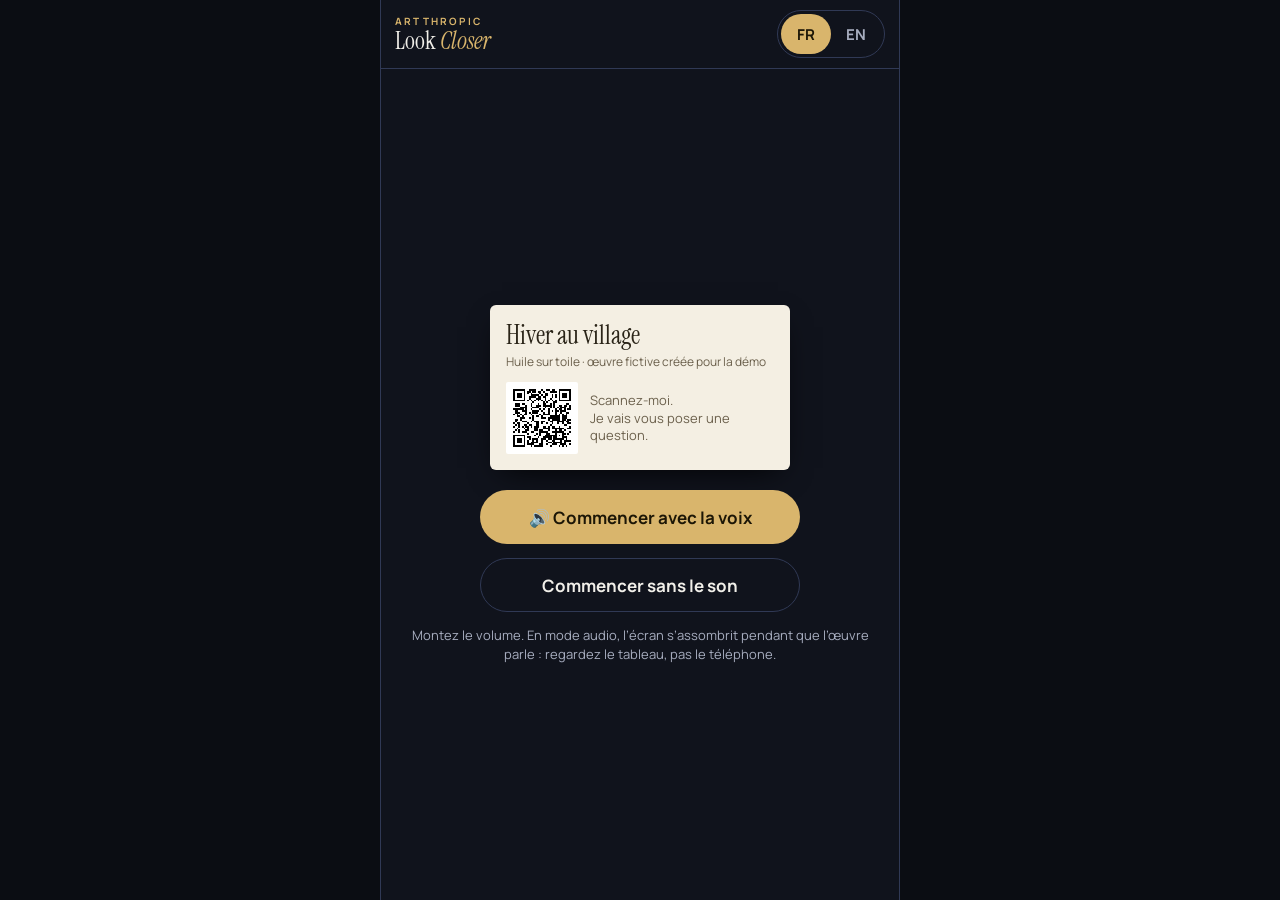
==== index.html @ 2658e636 "Look Closer : site mobile, page présentateur et QR code Co-Authored-By: Claude Opus 5.5 <noreply@ant" ====
<!doctype html>
<html lang="fr">
<head>
<meta charset="utf-8">
<meta name="viewport" content="width=device-width, initial-scale=1, viewport-fit=cover">
<meta name="theme-color" content="#10131c">
<meta name="description" content="Look Closer — l'œuvre qui te regarde aussi. Prototype de l'équipe Artthropic.">
<title>Look Closer</title>
<link rel="icon" href="data:image/svg+xml,%3Csvg xmlns='http://www.w3.org/2000/svg' viewBox='0 0 32 32'%3E%3Crect width='32' height='32' rx='7' fill='%2314171f'/%3E%3Ccircle cx='16' cy='16' r='8' fill='none' stroke='%23d9b56c' stroke-width='3'/%3E%3Ccircle cx='16' cy='16' r='3' fill='%23d9b56c'/%3E%3C/svg%3E">
<!-- Polices chargées sans bloquer l'affichage : avec une connexion lente, la page s'affiche tout de suite avec les polices du téléphone. -->
<link rel="preconnect" href="https://fonts.googleapis.com">
<link rel="preconnect" href="https://fonts.gstatic.com" crossorigin>
<link rel="stylesheet" href="https://fonts.googleapis.com/css2?family=Instrument+Serif&family=Manrope:wght@400;600;700&display=swap" media="print" onload="this.media='all'">
<link rel="stylesheet" href="style.css">
<style>
  html, body { height: 100%; overscroll-behavior: none; }
  body { background: #0b0d13; }
  #app { height: 100vh; height: 100dvh; max-width: 520px; margin: 0 auto; }
  @media (min-width: 560px) { #app { border-left: 1px solid #303955; border-right: 1px solid #303955; } }
</style>
</head>
<body class="visitor" data-mode="visitor">
<div id="app"><noscript><p style="padding:24px">Activez JavaScript pour vivre l'expérience Look Closer.</p></noscript></div>
<script src="app.js" defer></script>
</body>
</html>
---- style.css ----
/* Look Closer — styles partagés (visiteur + présentateur).
   Thème sombre unique, voulu : une salle de musée en lumière tamisée. */
:root {
  --wall: #14171f; --wall-2: #1c2130; --panel: #20263a; --line: #303955;
  --ink: #f1efe9; --dim: #a7adbf; --gold: #d9b56c; --gold-ink: #1c1606;
  --good: #7fd6a6; --bubble: #262d44; --bubble-me: #d9b56c; --screen: #10131c;
  --serif: "Instrument Serif", "Bodoni 72", Didot, Georgia, serif;
  --sans: "Manrope", -apple-system, BlinkMacSystemFont, "Segoe UI", Roboto, Arial, sans-serif;
  color-scheme: dark;
}
*, *::before, *::after { box-sizing: border-box; }
html, body { margin: 0; }
html { background: var(--wall); -webkit-text-size-adjust: 100%; text-size-adjust: 100%; }
body { background: var(--wall); color: var(--ink); font-family: var(--sans); }
button { font: inherit; color: inherit; cursor: pointer; -webkit-tap-highlight-color: transparent; touch-action: manipulation; }
[hidden] { display: none !important; }
img { max-width: 100%; }

/* ---------- App shell ---------- */
.lc { position: relative; display: flex; flex-direction: column; height: 100%; min-height: 0; background: var(--screen); overflow: hidden; }
.lc-top { flex: none; display: flex; align-items: center; justify-content: space-between; gap: 10px;
  padding: max(10px, env(safe-area-inset-top, 0px)) max(14px, env(safe-area-inset-right, 0px)) 10px max(14px, env(safe-area-inset-left, 0px));
  border-bottom: 1px solid var(--line); }
.lc-brand { font-family: var(--serif); font-size: 24px; line-height: 1; }
.lc-brand em { color: var(--gold); }
.lc-brand small { display: block; font-family: var(--sans); font-size: 10px; letter-spacing: .22em; text-transform: uppercase; color: var(--gold); font-weight: 700; margin-bottom: 3px; }
.statusbar { flex: none; display: flex; justify-content: space-between; align-items: center; padding: 14px 24px 8px; font-size: 12px; font-weight: 700; color: var(--dim); }

.lang { display: inline-flex; border: 1px solid var(--line); border-radius: 999px; padding: 3px; flex: none; }
.lang button { background: none; border: 0; border-radius: 999px; min-width: 50px; min-height: 40px; font-weight: 700; font-size: 15px; color: var(--dim); }
.lang button[aria-pressed="true"] { background: var(--gold); color: var(--gold-ink); }
.lang button:focus-visible { outline: 2px solid var(--ink); outline-offset: 1px; }

.view { flex: 1; display: flex; flex-direction: column; min-height: 0; }

/* ---------- Accueil ---------- */
.welcome { justify-content: center; align-items: center; gap: 14px; padding: 22px 20px calc(22px + env(safe-area-inset-bottom, 0px)); text-align: center; overflow-y: auto; }
.cartel { background: #f4efe3; color: #2a2418; border-radius: 6px; padding: 16px; width: 100%; max-width: 300px; text-align: left; box-shadow: 0 10px 30px -12px #000; margin-bottom: 6px; }
.cartel b { font-family: var(--serif); font-size: 26px; font-weight: 400; display: block; line-height: 1.1; }
.cartel small { color: #6b604c; font-size: 12px; line-height: 1.4; display: block; margin-top: 4px; }
.cartel .row { display: flex; gap: 12px; align-items: center; margin-top: 12px; }
.cartel .qr { width: 72px; height: 72px; flex: none; image-rendering: pixelated; border-radius: 2px; }
.cartel .row span { font-size: 13px; color: #6b604c; line-height: 1.35; }
.btn { display: inline-flex; align-items: center; justify-content: center; gap: 8px; width: 100%; max-width: 320px; min-height: 54px;
  background: var(--gold); color: var(--gold-ink); border: 0; border-radius: 999px; padding: 12px 22px; font-weight: 700; font-size: 17px; }
.btn:focus-visible { outline: 3px solid #fff; outline-offset: 2px; }
.btn:active { transform: scale(.98); }
.btn.ghost { background: transparent; color: var(--ink); border: 1px solid var(--line); }
.hint { color: var(--dim); font-size: 13px; margin: 0; line-height: 1.45; }

/* ---------- Dialogue ---------- */
.talk { position: relative; }
.art { position: relative; flex: none; background: #000; }
.art canvas { display: block; width: 100%; height: auto; cursor: crosshair; touch-action: manipulation; -webkit-user-select: none; user-select: none; -webkit-touch-callout: none; }
.art .tag, .art .timer { position: absolute; background: rgba(10,12,18,.78); border-radius: 999px; padding: 5px 11px; font-size: 12px; color: var(--ink); pointer-events: none; }
.art .tag { left: 10px; bottom: 10px; transition: opacity .3s; }
.art .tag.go { background: var(--gold); color: var(--gold-ink); font-weight: 700; }
.art .timer { right: 10px; top: 10px; font-weight: 700; font-variant-numeric: tabular-nums; }
.chat { flex: 1; min-height: 0; overflow-y: auto; -webkit-overflow-scrolling: touch; overscroll-behavior: contain; padding: 14px 14px 8px; display: flex; flex-direction: column; gap: 10px; }
.msg { max-width: 88%; padding: 11px 14px; border-radius: 18px; font-size: 16px; line-height: 1.45; animation: pop .25s ease both; }
.msg.art-says { background: var(--bubble); border-bottom-left-radius: 4px; align-self: flex-start; }
.msg.art-says .who { display: block; font-size: 10px; letter-spacing: .14em; text-transform: uppercase; color: var(--gold); font-weight: 700; margin-bottom: 3px; }
.msg.me { background: var(--bubble-me); color: var(--gold-ink); border-bottom-right-radius: 4px; align-self: flex-end; font-weight: 600; }
.msg.found { box-shadow: 0 0 0 2px var(--good); }
@keyframes pop { from { opacity: 0; transform: translateY(6px); } to { opacity: 1; transform: none; } }
.actions { flex: none; display: flex; flex-wrap: wrap; gap: 10px; padding: 6px 14px 12px; }
.actions:empty { display: none; }
.chip { flex: 1 1 auto; min-height: 50px; min-width: 64px; background: transparent; border: 1.5px solid var(--gold); color: var(--ink); border-radius: 999px; padding: 10px 18px; font-weight: 700; font-size: 16px; }
.chip:active { background: rgba(217,181,108,.18); }
.chip:focus-visible { outline: 2px solid #fff; outline-offset: 2px; }
.audio-bar { flex: none; display: flex; align-items: center; justify-content: space-between; gap: 8px; padding: 6px 14px calc(6px + env(safe-area-inset-bottom, 0px)); border-top: 1px solid var(--line); font-size: 12px; color: var(--dim); }
.toggle { display: inline-flex; align-items: center; gap: 10px; min-height: 44px; background: none; border: 0; color: var(--ink); font-weight: 700; font-size: 14px; padding: 0; }
.toggle .sw { width: 40px; height: 24px; border-radius: 24px; background: var(--line); position: relative; transition: background .2s; flex: none; }
.toggle .sw::after { content: ""; position: absolute; top: 3px; left: 3px; width: 18px; height: 18px; border-radius: 50%; background: #fff; transition: transform .2s; }
.toggle[aria-pressed="true"] .sw { background: var(--gold); }
.toggle[aria-pressed="true"] .sw::after { transform: translateX(16px); }
.toggle:focus-visible { outline: 2px solid #fff; outline-offset: 2px; border-radius: 6px; }

.dim-overlay { position: absolute; inset: 0; background: rgba(0,0,0,.9); display: flex; flex-direction: column; align-items: center; justify-content: center; gap: 14px; text-align: center; padding: 30px; z-index: 4; animation: fade .3s ease both; }
.dim-overlay strong { font-family: var(--serif); font-weight: 400; font-size: 28px; }
.dim-overlay p { color: var(--dim); font-size: 14px; margin: 0; max-width: 260px; line-height: 1.45; }
.dim-overlay .btn { max-width: 240px; min-height: 48px; font-size: 15px; }
@keyframes fade { from { opacity: 0; } to { opacity: 1; } }
.wave { display: flex; gap: 5px; height: 32px; align-items: center; }
.wave i { width: 5px; background: var(--gold); border-radius: 3px; animation: wv 1s ease-in-out infinite; }
.wave i:nth-child(2) { animation-delay: .15s } .wave i:nth-child(3) { animation-delay: .3s } .wave i:nth-child(4) { animation-delay: .45s } .wave i:nth-child(5) { animation-delay: .6s }
@keyframes wv { 0%,100% { height: 6px } 50% { height: 30px } }

/* ---------- Fin ---------- */
.end { padding: 22px 18px calc(22px + env(safe-area-inset-bottom, 0px)); gap: 16px; overflow-y: auto; }
.big { font-family: var(--serif); font-size: 64px; line-height: 1; color: var(--gold); font-variant-numeric: tabular-nums; }
.ratio { color: var(--ink); font-size: 15px; margin: 6px 0 0; }
.compare { display: grid; gap: 10px; }
.bar { display: grid; grid-template-columns: 96px 1fr; align-items: center; gap: 10px; font-size: 13px; color: var(--dim); }
.bar .track { height: 12px; border-radius: 6px; background: var(--line); overflow: hidden; }
.bar .fill { display: block; height: 100%; width: 0; border-radius: 6px; background: var(--dim); transition: width 1s ease; }
.bar.you .fill { background: var(--gold); }
.bar.you { color: var(--ink); font-weight: 700; }
.found-list { display: grid; gap: 8px; }
.found-item { display: flex; gap: 10px; align-items: center; background: var(--bubble); border-radius: 12px; padding: 12px; font-size: 15px; }
.found-item i { font-style: normal; width: 24px; height: 24px; border-radius: 50%; background: var(--good); color: #0d2a1b; display: grid; place-items: center; font-weight: 800; font-size: 13px; flex: none; }
.night { border: 1px dashed var(--gold); border-radius: 14px; padding: 14px; font-size: 15px; color: var(--dim); line-height: 1.45; }
.night b { color: var(--gold); display: block; margin-bottom: 4px; }
.end .btn { max-width: none; flex: none; }
.privacy { font-size: 12px; color: var(--dim); text-align: center; margin: 0; }

/* Téléphone à l'horizontale : tableau à gauche, dialogue à droite */
@media (orientation: landscape) and (max-height: 520px) {
  .visitor .talk { display: grid; grid-template-columns: 55% 1fr; grid-template-rows: 1fr auto auto; }
  .visitor .talk .art { grid-row: 1 / 4; align-self: center; }
  .visitor .talk .chat { grid-column: 2; }
}

@media (prefers-reduced-motion: reduce) { *, *::before, *::after { animation: none !important; transition: none !important; } }
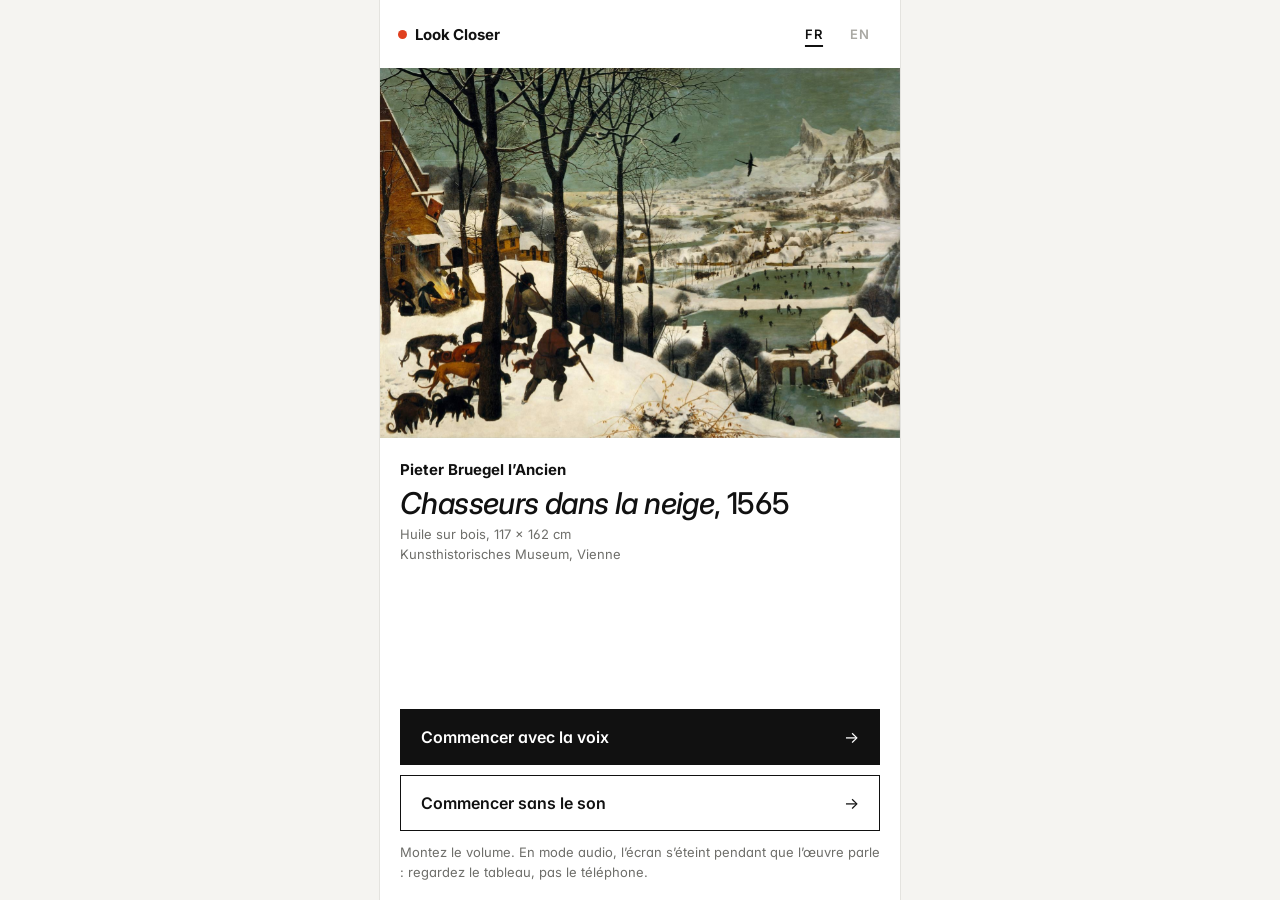
==== commit e069c878: "Nouvelle DA minimaliste et vraie peinture (Bruegel, Chasseurs dans la neige) Co-Authored-By: Claude " ====
--- a/index.html
+++ b/index.html
@@ -3,20 +3,21 @@
 <head>
 <meta charset="utf-8">
 <meta name="viewport" content="width=device-width, initial-scale=1, viewport-fit=cover">
-<meta name="theme-color" content="#10131c">
+<meta name="theme-color" content="#ffffff">
 <meta name="description" content="Look Closer — l'œuvre qui te regarde aussi. Prototype de l'équipe Artthropic.">
 <title>Look Closer</title>
-<link rel="icon" href="data:image/svg+xml,%3Csvg xmlns='http://www.w3.org/2000/svg' viewBox='0 0 32 32'%3E%3Crect width='32' height='32' rx='7' fill='%2314171f'/%3E%3Ccircle cx='16' cy='16' r='8' fill='none' stroke='%23d9b56c' stroke-width='3'/%3E%3Ccircle cx='16' cy='16' r='3' fill='%23d9b56c'/%3E%3C/svg%3E">
-<!-- Polices chargées sans bloquer l'affichage : avec une connexion lente, la page s'affiche tout de suite avec les polices du téléphone. -->
+<link rel="icon" href="data:image/svg+xml,%3Csvg xmlns='http://www.w3.org/2000/svg' viewBox='0 0 32 32'%3E%3Crect width='32' height='32' fill='%23fff'/%3E%3Ccircle cx='16' cy='16' r='7' fill='%23e0401f'/%3E%3C/svg%3E">
+<!-- Polices chargées sans bloquer l'affichage ; l'image du tableau est préchargée. -->
+<link rel="preload" as="image" href="img/bruegel-1600.jpg">
 <link rel="preconnect" href="https://fonts.googleapis.com">
 <link rel="preconnect" href="https://fonts.gstatic.com" crossorigin>
-<link rel="stylesheet" href="https://fonts.googleapis.com/css2?family=Instrument+Serif&family=Manrope:wght@400;600;700&display=swap" media="print" onload="this.media='all'">
+<link rel="stylesheet" href="https://fonts.googleapis.com/css2?family=Inter:ital,wght@0,300;0,400;0,500;0,600;0,700;1,500&display=swap" media="print" onload="this.media='all'">
 <link rel="stylesheet" href="style.css">
 <style>
   html, body { height: 100%; overscroll-behavior: none; }
-  body { background: #0b0d13; }
+  body { background: #fff; }
   #app { height: 100vh; height: 100dvh; max-width: 520px; margin: 0 auto; }
-  @media (min-width: 560px) { #app { border-left: 1px solid #303955; border-right: 1px solid #303955; } }
+  @media (min-width: 560px) { body { background: #f5f4f1; } #app { box-shadow: 0 0 0 1px #e4e3df; } }
 </style>
 </head>
 <body class="visitor" data-mode="visitor">
--- a/style.css
+++ b/style.css
@@ -1,114 +1,123 @@
-/* Look Closer — styles partagés (visiteur + présentateur).
-   Thème sombre unique, voulu : une salle de musée en lumière tamisée. */
+/* Look Closer — DA « white cube » : mur blanc, texte noir, une grotesque,
+   des filets fins, une seule couleur d'accent (vermillon) utilisée avec parcimonie. */
 :root {
-  --wall: #14171f; --wall-2: #1c2130; --panel: #20263a; --line: #303955;
-  --ink: #f1efe9; --dim: #a7adbf; --gold: #d9b56c; --gold-ink: #1c1606;
-  --good: #7fd6a6; --bubble: #262d44; --bubble-me: #d9b56c; --screen: #10131c;
-  --serif: "Instrument Serif", "Bodoni 72", Didot, Georgia, serif;
-  --sans: "Manrope", -apple-system, BlinkMacSystemFont, "Segoe UI", Roboto, Arial, sans-serif;
-  color-scheme: dark;
+  --wall: #ffffff; --paper: #f5f4f1; --ink: #111111; --mute: #6e6e6a; --faint: #a9a8a3; --line: #e4e3df;
+  --accent: #e0401f;
+  --sans: "Inter", "Helvetica Neue", Helvetica, Arial, system-ui, sans-serif;
+  color-scheme: light;
 }
 *, *::before, *::after { box-sizing: border-box; }
 html, body { margin: 0; }
 html { background: var(--wall); -webkit-text-size-adjust: 100%; text-size-adjust: 100%; }
-body { background: var(--wall); color: var(--ink); font-family: var(--sans); }
+body { background: var(--wall); color: var(--ink); font-family: var(--sans); font-feature-settings: "ss01", "cv11"; -webkit-font-smoothing: antialiased; }
 button { font: inherit; color: inherit; cursor: pointer; -webkit-tap-highlight-color: transparent; touch-action: manipulation; }
+:focus-visible { outline: 2px solid var(--accent); outline-offset: 3px; }
 [hidden] { display: none !important; }
-img { max-width: 100%; }
 
-/* ---------- App shell ---------- */
-.lc { position: relative; display: flex; flex-direction: column; height: 100%; min-height: 0; background: var(--screen); overflow: hidden; }
-.lc-top { flex: none; display: flex; align-items: center; justify-content: space-between; gap: 10px;
-  padding: max(10px, env(safe-area-inset-top, 0px)) max(14px, env(safe-area-inset-right, 0px)) 10px max(14px, env(safe-area-inset-left, 0px));
-  border-bottom: 1px solid var(--line); }
-.lc-brand { font-family: var(--serif); font-size: 24px; line-height: 1; }
-.lc-brand em { color: var(--gold); }
-.lc-brand small { display: block; font-family: var(--sans); font-size: 10px; letter-spacing: .22em; text-transform: uppercase; color: var(--gold); font-weight: 700; margin-bottom: 3px; }
-.statusbar { flex: none; display: flex; justify-content: space-between; align-items: center; padding: 14px 24px 8px; font-size: 12px; font-weight: 700; color: var(--dim); }
+.label { font-size: 11px; font-weight: 600; letter-spacing: .14em; text-transform: uppercase; color: var(--mute); }
 
-.lang { display: inline-flex; border: 1px solid var(--line); border-radius: 999px; padding: 3px; flex: none; }
-.lang button { background: none; border: 0; border-radius: 999px; min-width: 50px; min-height: 40px; font-weight: 700; font-size: 15px; color: var(--dim); }
-.lang button[aria-pressed="true"] { background: var(--gold); color: var(--gold-ink); }
-.lang button:focus-visible { outline: 2px solid var(--ink); outline-offset: 1px; }
+/* ---------- Coquille ---------- */
+.lc { position: relative; display: flex; flex-direction: column; height: 100%; min-height: 0; background: var(--wall); overflow: hidden; }
+.lc-top { flex: none; display: flex; align-items: center; justify-content: space-between; gap: 12px;
+  padding: max(12px, env(safe-area-inset-top, 0px)) max(18px, env(safe-area-inset-right, 0px)) 12px max(18px, env(safe-area-inset-left, 0px)); }
+.lc-brand { font-weight: 700; font-size: 15px; letter-spacing: -.01em; display: flex; align-items: center; gap: 8px; }
+.lc-brand .dot { width: 9px; height: 9px; border-radius: 50%; background: var(--accent); }
+.statusbar { flex: none; display: flex; justify-content: space-between; padding: 16px 26px 8px; font-size: 12px; font-weight: 600; }
+
+.lang { display: inline-flex; gap: 2px; flex: none; }
+.lang button { background: none; border: 0; min-width: 44px; min-height: 44px; padding: 0 6px; font-size: 13px; font-weight: 600; letter-spacing: .08em; color: var(--faint); }
+.lang button[aria-pressed="true"] { color: var(--ink); text-decoration: underline; text-underline-offset: 6px; text-decoration-thickness: 2px; }
 
 .view { flex: 1; display: flex; flex-direction: column; min-height: 0; }
 
+/* ---------- Le tableau ---------- */
+.art { position: relative; flex: none; overflow: hidden; background: var(--paper); aspect-ratio: 3840 / 2733; }
+.frame { position: absolute; inset: 0; transform-origin: 0 0; transition: transform 1.1s cubic-bezier(.6,.05,.2,1); background-size: cover; will-change: transform; }
+.frame img { display: block; width: 100%; height: 100%; object-fit: cover; -webkit-user-select: none; user-select: none; -webkit-touch-callout: none; -webkit-user-drag: none; pointer-events: none; opacity: 0; transition: opacity .6s ease; }
+.frame img.on { opacity: 1; }
+.frame.tappable { cursor: crosshair; }
+.ring { position: absolute; border: 2px solid var(--accent); border-radius: 50%; transform: translate(-50%, -50%); pointer-events: none; box-shadow: 0 0 0 9999px rgba(255,255,255,.0); animation: ring 1.6s ease-in-out infinite; }
+@keyframes ring { 0%,100% { opacity: 1; } 50% { opacity: .35; } }
+.ripple { position: absolute; width: 14px; height: 14px; margin: -7px 0 0 -7px; border: 2px solid #fff; border-radius: 50%; pointer-events: none; animation: rip .6s ease-out forwards; box-shadow: 0 0 0 1px rgba(0,0,0,.35); }
+@keyframes rip { to { transform: scale(4); opacity: 0; } }
+.art .timer { position: absolute; right: 10px; top: 10px; background: #fff; color: var(--ink); padding: 4px 9px; font-size: 12px; font-weight: 600; font-variant-numeric: tabular-nums; display: flex; align-items: center; gap: 6px; pointer-events: none; }
+.art .timer::before { content: ""; width: 6px; height: 6px; border-radius: 50%; background: var(--accent); animation: ring 1.6s ease-in-out infinite; }
+.art .tag { position: absolute; left: 10px; bottom: 10px; background: var(--ink); color: #fff; padding: 6px 10px; font-size: 12px; font-weight: 600; pointer-events: none; }
+
 /* ---------- Accueil ---------- */
-.welcome { justify-content: center; align-items: center; gap: 14px; padding: 22px 20px calc(22px + env(safe-area-inset-bottom, 0px)); text-align: center; overflow-y: auto; }
-.cartel { background: #f4efe3; color: #2a2418; border-radius: 6px; padding: 16px; width: 100%; max-width: 300px; text-align: left; box-shadow: 0 10px 30px -12px #000; margin-bottom: 6px; }
-.cartel b { font-family: var(--serif); font-size: 26px; font-weight: 400; display: block; line-height: 1.1; }
-.cartel small { color: #6b604c; font-size: 12px; line-height: 1.4; display: block; margin-top: 4px; }
-.cartel .row { display: flex; gap: 12px; align-items: center; margin-top: 12px; }
-.cartel .qr { width: 72px; height: 72px; flex: none; image-rendering: pixelated; border-radius: 2px; }
-.cartel .row span { font-size: 13px; color: #6b604c; line-height: 1.35; }
-.btn { display: inline-flex; align-items: center; justify-content: center; gap: 8px; width: 100%; max-width: 320px; min-height: 54px;
-  background: var(--gold); color: var(--gold-ink); border: 0; border-radius: 999px; padding: 12px 22px; font-weight: 700; font-size: 17px; }
-.btn:focus-visible { outline: 3px solid #fff; outline-offset: 2px; }
-.btn:active { transform: scale(.98); }
-.btn.ghost { background: transparent; color: var(--ink); border: 1px solid var(--line); }
-.hint { color: var(--dim); font-size: 13px; margin: 0; line-height: 1.45; }
+.welcome { overflow-y: auto; }
+.welcome .art { cursor: default; }
+.cartel { padding: 22px 20px 4px; display: grid; gap: 2px; }
+.cartel .artist { font-weight: 700; font-size: 15px; }
+.cartel .title { font-size: 30px; line-height: 1.08; letter-spacing: -.02em; font-weight: 500; margin: 6px 0 4px; }
+.cartel .title i { font-style: italic; }
+.cartel .meta { font-size: 13px; color: var(--mute); line-height: 1.5; }
+.welcome .cta { display: grid; gap: 10px; padding: 18px 20px calc(18px + env(safe-area-inset-bottom, 0px)); margin-top: auto; }
+.hint { color: var(--mute); font-size: 13px; margin: 2px 0 0; line-height: 1.5; }
+
+.btn { display: flex; align-items: center; justify-content: space-between; gap: 10px; width: 100%; min-height: 56px; padding: 0 20px;
+  background: var(--ink); color: #fff; border: 1px solid var(--ink); border-radius: 0; font-weight: 600; font-size: 16px; text-align: left; }
+.btn::after { content: "→"; font-weight: 400; }
+.btn.ghost { background: transparent; color: var(--ink); }
+.btn:active { transform: translateY(1px); }
 
 /* ---------- Dialogue ---------- */
 .talk { position: relative; }
-.art { position: relative; flex: none; background: #000; }
-.art canvas { display: block; width: 100%; height: auto; cursor: crosshair; touch-action: manipulation; -webkit-user-select: none; user-select: none; -webkit-touch-callout: none; }
-.art .tag, .art .timer { position: absolute; background: rgba(10,12,18,.78); border-radius: 999px; padding: 5px 11px; font-size: 12px; color: var(--ink); pointer-events: none; }
-.art .tag { left: 10px; bottom: 10px; transition: opacity .3s; }
-.art .tag.go { background: var(--gold); color: var(--gold-ink); font-weight: 700; }
-.art .timer { right: 10px; top: 10px; font-weight: 700; font-variant-numeric: tabular-nums; }
-.chat { flex: 1; min-height: 0; overflow-y: auto; -webkit-overflow-scrolling: touch; overscroll-behavior: contain; padding: 14px 14px 8px; display: flex; flex-direction: column; gap: 10px; }
-.msg { max-width: 88%; padding: 11px 14px; border-radius: 18px; font-size: 16px; line-height: 1.45; animation: pop .25s ease both; }
-.msg.art-says { background: var(--bubble); border-bottom-left-radius: 4px; align-self: flex-start; }
-.msg.art-says .who { display: block; font-size: 10px; letter-spacing: .14em; text-transform: uppercase; color: var(--gold); font-weight: 700; margin-bottom: 3px; }
-.msg.me { background: var(--bubble-me); color: var(--gold-ink); border-bottom-right-radius: 4px; align-self: flex-end; font-weight: 600; }
-.msg.found { box-shadow: 0 0 0 2px var(--good); }
-@keyframes pop { from { opacity: 0; transform: translateY(6px); } to { opacity: 1; transform: none; } }
-.actions { flex: none; display: flex; flex-wrap: wrap; gap: 10px; padding: 6px 14px 12px; }
+.chat { flex: 1; min-height: 0; overflow-y: auto; -webkit-overflow-scrolling: touch; overscroll-behavior: contain; padding: 18px 20px 8px; display: flex; flex-direction: column; gap: 16px; }
+.msg { animation: rise .35s ease both; max-width: 34em; }
+.msg.art-says { font-size: 19px; line-height: 1.38; letter-spacing: -.01em; }
+.msg.art-says .who { display: block; margin-bottom: 4px; }
+.msg.me { align-self: flex-end; font-size: 14px; font-weight: 600; color: var(--mute); text-align: right; }
+.msg.me::before { content: "— "; }
+.msg.me.found { color: var(--accent); }
+@keyframes rise { from { opacity: 0; transform: translateY(8px); } to { opacity: 1; transform: none; } }
+.actions { flex: none; display: grid; gap: 8px; padding: 8px 20px 12px; }
 .actions:empty { display: none; }
-.chip { flex: 1 1 auto; min-height: 50px; min-width: 64px; background: transparent; border: 1.5px solid var(--gold); color: var(--ink); border-radius: 999px; padding: 10px 18px; font-weight: 700; font-size: 16px; }
-.chip:active { background: rgba(217,181,108,.18); }
-.chip:focus-visible { outline: 2px solid #fff; outline-offset: 2px; }
-.audio-bar { flex: none; display: flex; align-items: center; justify-content: space-between; gap: 8px; padding: 6px 14px calc(6px + env(safe-area-inset-bottom, 0px)); border-top: 1px solid var(--line); font-size: 12px; color: var(--dim); }
-.toggle { display: inline-flex; align-items: center; gap: 10px; min-height: 44px; background: none; border: 0; color: var(--ink); font-weight: 700; font-size: 14px; padding: 0; }
-.toggle .sw { width: 40px; height: 24px; border-radius: 24px; background: var(--line); position: relative; transition: background .2s; flex: none; }
-.toggle .sw::after { content: ""; position: absolute; top: 3px; left: 3px; width: 18px; height: 18px; border-radius: 50%; background: #fff; transition: transform .2s; }
-.toggle[aria-pressed="true"] .sw { background: var(--gold); }
-.toggle[aria-pressed="true"] .sw::after { transform: translateX(16px); }
-.toggle:focus-visible { outline: 2px solid #fff; outline-offset: 2px; border-radius: 6px; }
+.actions.row { grid-auto-flow: column; grid-auto-columns: 1fr; }
+.chip { min-height: 52px; background: #fff; border: 1px solid var(--ink); border-radius: 0; padding: 10px 16px; font-weight: 600; font-size: 16px; text-align: left; }
+.actions.row .chip { text-align: center; }
+.chip:active { background: var(--ink); color: #fff; }
+.audio-bar { flex: none; display: flex; align-items: center; justify-content: space-between; gap: 8px; padding: 4px 20px calc(4px + env(safe-area-inset-bottom, 0px)); border-top: 1px solid var(--line); }
+.toggle { display: inline-flex; align-items: center; gap: 10px; min-height: 48px; background: none; border: 0; font-weight: 600; font-size: 14px; padding: 0; }
+.toggle .sw { width: 36px; height: 20px; border: 1.5px solid var(--ink); border-radius: 20px; position: relative; flex: none; transition: background .2s; }
+.toggle .sw::after { content: ""; position: absolute; top: 2px; left: 2px; width: 13px; height: 13px; border-radius: 50%; background: var(--ink); transition: transform .2s, background .2s; }
+.toggle[aria-pressed="true"] .sw { background: var(--ink); }
+.toggle[aria-pressed="true"] .sw::after { transform: translateX(16px); background: #fff; }
 
-.dim-overlay { position: absolute; inset: 0; background: rgba(0,0,0,.9); display: flex; flex-direction: column; align-items: center; justify-content: center; gap: 14px; text-align: center; padding: 30px; z-index: 4; animation: fade .3s ease both; }
-.dim-overlay strong { font-family: var(--serif); font-weight: 400; font-size: 28px; }
-.dim-overlay p { color: var(--dim); font-size: 14px; margin: 0; max-width: 260px; line-height: 1.45; }
-.dim-overlay .btn { max-width: 240px; min-height: 48px; font-size: 15px; }
+.dim-overlay { position: absolute; inset: 0; background: #0a0a0a; color: #fff; display: flex; flex-direction: column; justify-content: center; gap: 16px; padding: 32px 28px; z-index: 4; animation: fade .4s ease both; }
+.dim-overlay strong { font-size: 30px; font-weight: 500; letter-spacing: -.02em; line-height: 1.1; }
+.dim-overlay p { color: #9a9a96; font-size: 15px; margin: 0; line-height: 1.5; max-width: 300px; }
+.dim-overlay .btn { background: transparent; border-color: #fff; color: #fff; margin-top: 12px; max-width: 280px; }
 @keyframes fade { from { opacity: 0; } to { opacity: 1; } }
-.wave { display: flex; gap: 5px; height: 32px; align-items: center; }
-.wave i { width: 5px; background: var(--gold); border-radius: 3px; animation: wv 1s ease-in-out infinite; }
+.wave { display: flex; gap: 5px; height: 30px; align-items: center; }
+.wave i { width: 3px; background: #fff; animation: wv 1s ease-in-out infinite; }
 .wave i:nth-child(2) { animation-delay: .15s } .wave i:nth-child(3) { animation-delay: .3s } .wave i:nth-child(4) { animation-delay: .45s } .wave i:nth-child(5) { animation-delay: .6s }
-@keyframes wv { 0%,100% { height: 6px } 50% { height: 30px } }
+@keyframes wv { 0%,100% { height: 5px } 50% { height: 28px } }
 
 /* ---------- Fin ---------- */
-.end { padding: 22px 18px calc(22px + env(safe-area-inset-bottom, 0px)); gap: 16px; overflow-y: auto; }
-.big { font-family: var(--serif); font-size: 64px; line-height: 1; color: var(--gold); font-variant-numeric: tabular-nums; }
-.ratio { color: var(--ink); font-size: 15px; margin: 6px 0 0; }
-.compare { display: grid; gap: 10px; }
-.bar { display: grid; grid-template-columns: 96px 1fr; align-items: center; gap: 10px; font-size: 13px; color: var(--dim); }
-.bar .track { height: 12px; border-radius: 6px; background: var(--line); overflow: hidden; }
-.bar .fill { display: block; height: 100%; width: 0; border-radius: 6px; background: var(--dim); transition: width 1s ease; }
-.bar.you .fill { background: var(--gold); }
-.bar.you { color: var(--ink); font-weight: 700; }
-.found-list { display: grid; gap: 8px; }
-.found-item { display: flex; gap: 10px; align-items: center; background: var(--bubble); border-radius: 12px; padding: 12px; font-size: 15px; }
-.found-item i { font-style: normal; width: 24px; height: 24px; border-radius: 50%; background: var(--good); color: #0d2a1b; display: grid; place-items: center; font-weight: 800; font-size: 13px; flex: none; }
-.night { border: 1px dashed var(--gold); border-radius: 14px; padding: 14px; font-size: 15px; color: var(--dim); line-height: 1.45; }
-.night b { color: var(--gold); display: block; margin-bottom: 4px; }
-.end .btn { max-width: none; flex: none; }
-.privacy { font-size: 12px; color: var(--dim); text-align: center; margin: 0; }
+.end { padding: 26px 20px calc(22px + env(safe-area-inset-bottom, 0px)); gap: 22px; overflow-y: auto; }
+.big { font-size: 96px; line-height: .9; font-weight: 300; letter-spacing: -.05em; font-variant-numeric: tabular-nums; margin-top: 8px; }
+.ratio { font-size: 17px; line-height: 1.4; margin: 10px 0 0; max-width: 22em; }
+.compare { display: grid; gap: 12px; padding-top: 4px; }
+.bar { display: grid; grid-template-columns: 92px 1fr; align-items: center; gap: 12px; font-size: 13px; color: var(--mute); }
+.bar .track { height: 2px; background: var(--line); }
+.bar .fill { display: block; height: 100%; width: 0; background: var(--faint); transition: width 1.2s cubic-bezier(.6,.05,.2,1); }
+.bar.you { color: var(--ink); font-weight: 600; }
+.bar.you .track { height: 6px; }
+.bar.you .fill { background: var(--accent); }
+.found-list { display: grid; border-top: 1px solid var(--line); }
+.found-item { display: flex; gap: 12px; align-items: center; padding: 14px 0; border-bottom: 1px solid var(--line); font-size: 16px; }
+.found-item i { font-style: normal; color: var(--accent); font-weight: 700; }
+.night { background: var(--ink); color: #fff; padding: 20px; font-size: 15px; line-height: 1.5; }
+.night .label { color: var(--accent); display: block; margin-bottom: 8px; }
+.night b { display: block; font-size: 20px; font-weight: 600; letter-spacing: -.01em; margin-bottom: 4px; }
+.night span:last-child { color: #b9b9b4; }
+.end .btn { flex: none; }
+.credit { font-size: 11px; color: var(--faint); line-height: 1.5; margin: 0; }
 
-/* Téléphone à l'horizontale : tableau à gauche, dialogue à droite */
 @media (orientation: landscape) and (max-height: 520px) {
-  .visitor .talk { display: grid; grid-template-columns: 55% 1fr; grid-template-rows: 1fr auto auto; }
+  .visitor .talk { display: grid; grid-template-columns: 58% 1fr; grid-template-rows: 1fr auto auto; }
   .visitor .talk .art { grid-row: 1 / 4; align-self: center; }
   .visitor .talk .chat { grid-column: 2; }
 }
-
 @media (prefers-reduced-motion: reduce) { *, *::before, *::after { animation: none !important; transition: none !important; } }
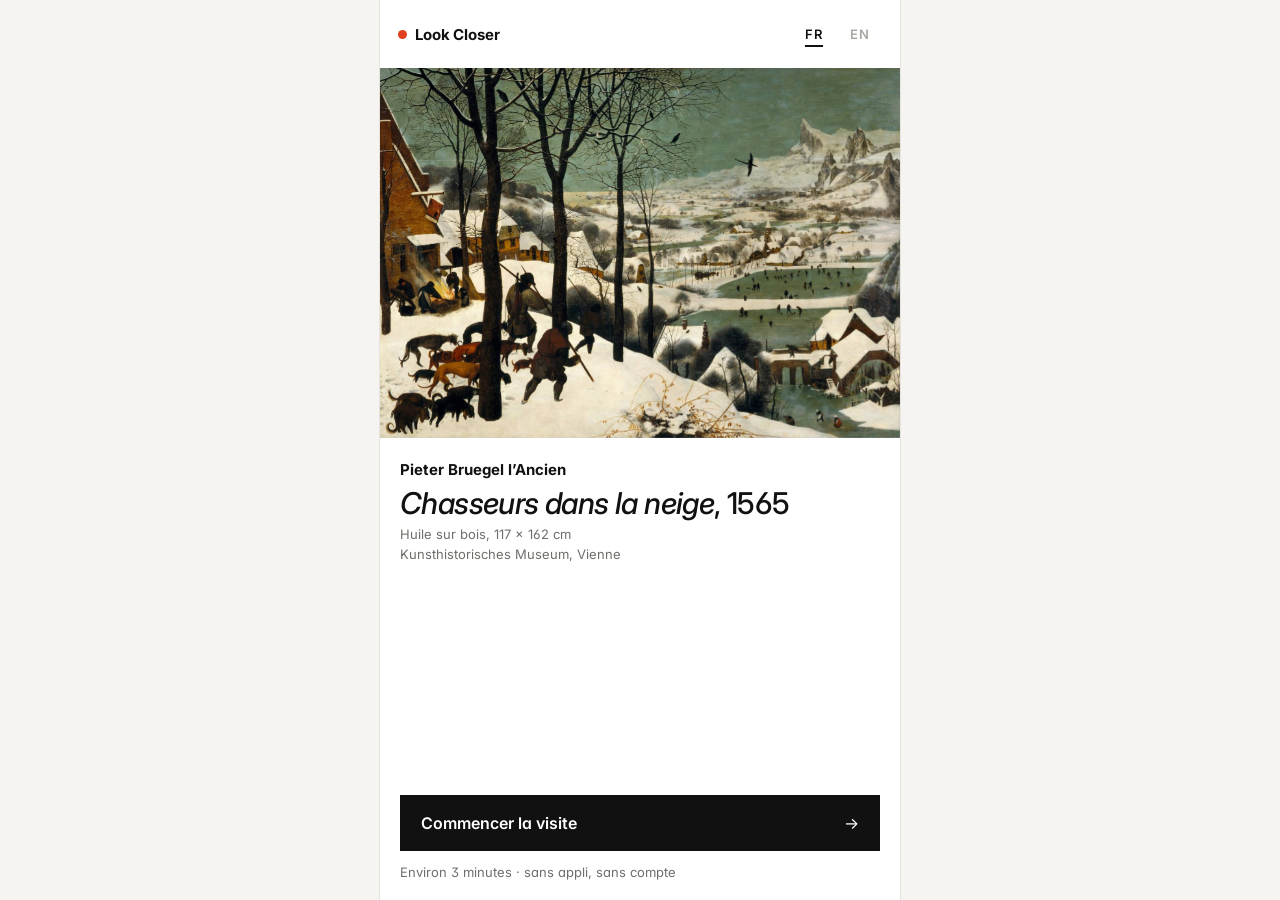
==== commit fa729a27: "Numéro de version sur les fichiers pour éviter le cache Co-Authored-By: Claude Opus 5.5 <noreply@ant" ====
--- a/index.html
+++ b/index.html
@@ -12,7 +12,7 @@
 <link rel="preconnect" href="https://fonts.googleapis.com">
 <link rel="preconnect" href="https://fonts.gstatic.com" crossorigin>
 <link rel="stylesheet" href="https://fonts.googleapis.com/css2?family=Inter:ital,wght@0,300;0,400;0,500;0,600;0,700;1,500&display=swap" media="print" onload="this.media='all'">
-<link rel="stylesheet" href="style.css">
+<link rel="stylesheet" href="style.css?v=3">
 <style>
   html, body { height: 100%; overscroll-behavior: none; }
   body { background: #fff; }
@@ -22,6 +22,6 @@
 </head>
 <body class="visitor" data-mode="visitor">
 <div id="app"><noscript><p style="padding:24px">Activez JavaScript pour vivre l'expérience Look Closer.</p></noscript></div>
-<script src="app.js" defer></script>
+<script src="app.js?v=3" defer></script>
 </body>
 </html>
--- a/style.css
+++ b/style.css
@@ -42,7 +42,10 @@
 @keyframes rip { to { transform: scale(4); opacity: 0; } }
 .art .timer { position: absolute; right: 10px; top: 10px; background: #fff; color: var(--ink); padding: 4px 9px; font-size: 12px; font-weight: 600; font-variant-numeric: tabular-nums; display: flex; align-items: center; gap: 6px; pointer-events: none; }
 .art .timer::before { content: ""; width: 6px; height: 6px; border-radius: 50%; background: var(--accent); animation: ring 1.6s ease-in-out infinite; }
-.art .tag { position: absolute; left: 10px; bottom: 10px; background: var(--ink); color: #fff; padding: 6px 10px; font-size: 12px; font-weight: 600; pointer-events: none; }
+.art .tag { position: absolute; left: 10px; bottom: 10px; background: #fff; color: var(--ink); padding: 5px 10px; font-size: 12px; font-weight: 600; pointer-events: none; }
+.art .tag.go { background: var(--accent); color: #fff; }
+.progress { flex: none; height: 2px; background: var(--line); }
+.progress span { display: block; height: 100%; width: 0; background: var(--ink); transition: width .6s ease; }
 
 /* ---------- Accueil ---------- */
 .welcome { overflow-y: auto; }
@@ -77,22 +80,7 @@
 .chip { min-height: 52px; background: #fff; border: 1px solid var(--ink); border-radius: 0; padding: 10px 16px; font-weight: 600; font-size: 16px; text-align: left; }
 .actions.row .chip { text-align: center; }
 .chip:active { background: var(--ink); color: #fff; }
-.audio-bar { flex: none; display: flex; align-items: center; justify-content: space-between; gap: 8px; padding: 4px 20px calc(4px + env(safe-area-inset-bottom, 0px)); border-top: 1px solid var(--line); }
-.toggle { display: inline-flex; align-items: center; gap: 10px; min-height: 48px; background: none; border: 0; font-weight: 600; font-size: 14px; padding: 0; }
-.toggle .sw { width: 36px; height: 20px; border: 1.5px solid var(--ink); border-radius: 20px; position: relative; flex: none; transition: background .2s; }
-.toggle .sw::after { content: ""; position: absolute; top: 2px; left: 2px; width: 13px; height: 13px; border-radius: 50%; background: var(--ink); transition: transform .2s, background .2s; }
-.toggle[aria-pressed="true"] .sw { background: var(--ink); }
-.toggle[aria-pressed="true"] .sw::after { transform: translateX(16px); background: #fff; }
 
-.dim-overlay { position: absolute; inset: 0; background: #0a0a0a; color: #fff; display: flex; flex-direction: column; justify-content: center; gap: 16px; padding: 32px 28px; z-index: 4; animation: fade .4s ease both; }
-.dim-overlay strong { font-size: 30px; font-weight: 500; letter-spacing: -.02em; line-height: 1.1; }
-.dim-overlay p { color: #9a9a96; font-size: 15px; margin: 0; line-height: 1.5; max-width: 300px; }
-.dim-overlay .btn { background: transparent; border-color: #fff; color: #fff; margin-top: 12px; max-width: 280px; }
-@keyframes fade { from { opacity: 0; } to { opacity: 1; } }
-.wave { display: flex; gap: 5px; height: 30px; align-items: center; }
-.wave i { width: 3px; background: #fff; animation: wv 1s ease-in-out infinite; }
-.wave i:nth-child(2) { animation-delay: .15s } .wave i:nth-child(3) { animation-delay: .3s } .wave i:nth-child(4) { animation-delay: .45s } .wave i:nth-child(5) { animation-delay: .6s }
-@keyframes wv { 0%,100% { height: 5px } 50% { height: 28px } }
 
 /* ---------- Fin ---------- */
 .end { padding: 26px 20px calc(22px + env(safe-area-inset-bottom, 0px)); gap: 22px; overflow-y: auto; }
@@ -116,8 +104,9 @@
 .credit { font-size: 11px; color: var(--faint); line-height: 1.5; margin: 0; }
 
 @media (orientation: landscape) and (max-height: 520px) {
-  .visitor .talk { display: grid; grid-template-columns: 58% 1fr; grid-template-rows: 1fr auto auto; }
-  .visitor .talk .art { grid-row: 1 / 4; align-self: center; }
+  .visitor .talk { display: grid; grid-template-columns: 58% 1fr; grid-template-rows: 1fr auto; }
+  .visitor .talk .art { grid-row: 1 / 3; align-self: center; }
+  .visitor .talk .progress { display: none; }
   .visitor .talk .chat { grid-column: 2; }
 }
 @media (prefers-reduced-motion: reduce) { *, *::before, *::after { animation: none !important; transition: none !important; } }
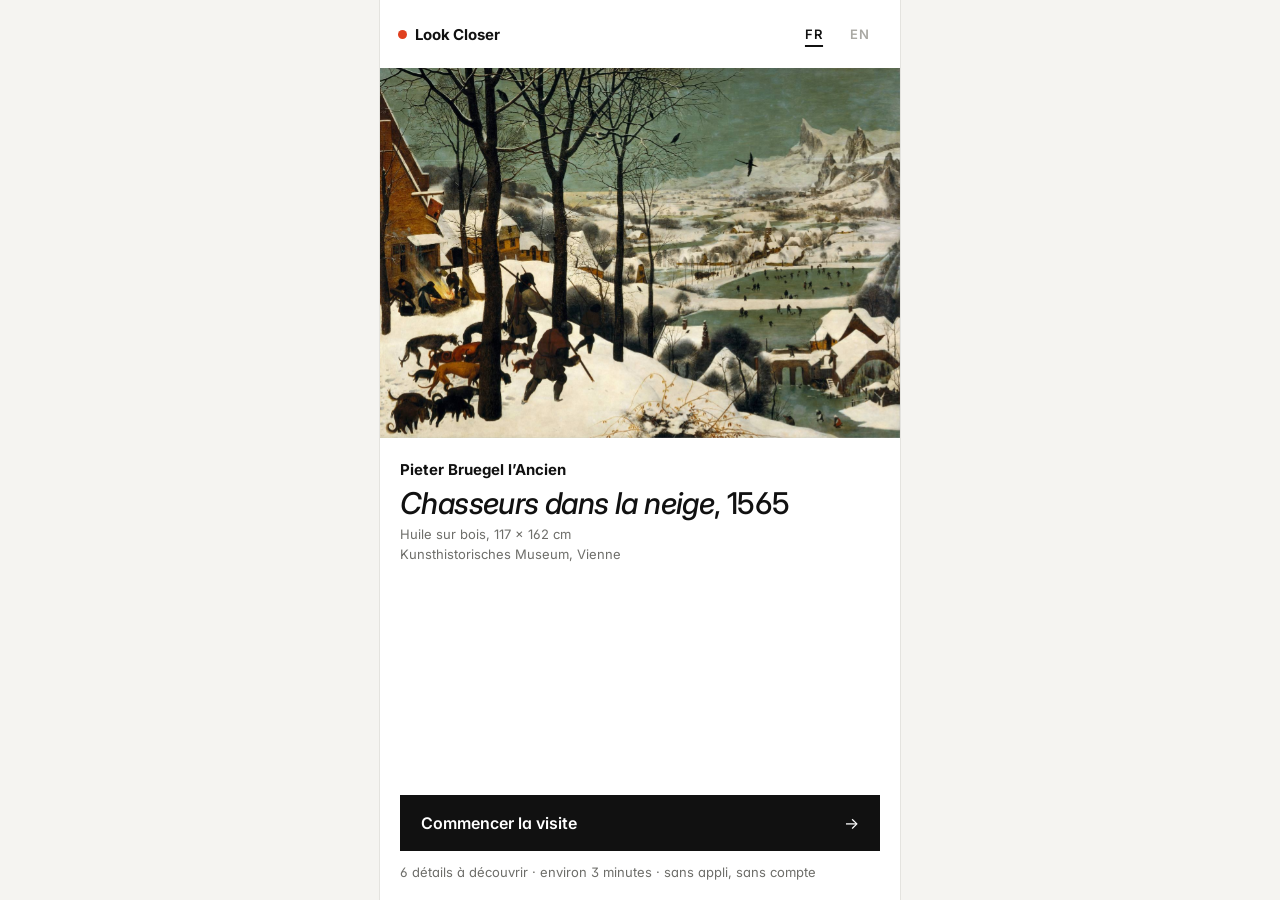
==== commit b1329fda: "Mise en page : une page par chapitre, progression en 6 segments Co-Authored-By: Claude Opus 5.5 <nor" ====
--- a/index.html
+++ b/index.html
@@ -12,7 +12,7 @@
 <link rel="preconnect" href="https://fonts.googleapis.com">
 <link rel="preconnect" href="https://fonts.gstatic.com" crossorigin>
 <link rel="stylesheet" href="https://fonts.googleapis.com/css2?family=Inter:ital,wght@0,300;0,400;0,500;0,600;0,700;1,500&display=swap" media="print" onload="this.media='all'">
-<link rel="stylesheet" href="style.css?v=3">
+<link rel="stylesheet" href="style.css?v=4">
 <style>
   html, body { height: 100%; overscroll-behavior: none; }
   body { background: #fff; }
@@ -22,6 +22,6 @@
 </head>
 <body class="visitor" data-mode="visitor">
 <div id="app"><noscript><p style="padding:24px">Activez JavaScript pour vivre l'expérience Look Closer.</p></noscript></div>
-<script src="app.js?v=3" defer></script>
+<script src="app.js?v=4" defer></script>
 </body>
 </html>
--- a/style.css
+++ b/style.css
@@ -44,8 +44,6 @@
 .art .timer::before { content: ""; width: 6px; height: 6px; border-radius: 50%; background: var(--accent); animation: ring 1.6s ease-in-out infinite; }
 .art .tag { position: absolute; left: 10px; bottom: 10px; background: #fff; color: var(--ink); padding: 5px 10px; font-size: 12px; font-weight: 600; pointer-events: none; }
 .art .tag.go { background: var(--accent); color: #fff; }
-.progress { flex: none; height: 2px; background: var(--line); }
-.progress span { display: block; height: 100%; width: 0; background: var(--ink); transition: width .6s ease; }
 
 /* ---------- Accueil ---------- */
 .welcome { overflow-y: auto; }
@@ -64,22 +62,32 @@
 .btn.ghost { background: transparent; color: var(--ink); }
 .btn:active { transform: translateY(1px); }
 
-/* ---------- Dialogue ---------- */
+/* ---------- Visite : une page par chapitre ---------- */
 .talk { position: relative; }
-.chat { flex: 1; min-height: 0; overflow-y: auto; -webkit-overflow-scrolling: touch; overscroll-behavior: contain; padding: 18px 20px 8px; display: flex; flex-direction: column; gap: 16px; }
-.msg { animation: rise .35s ease both; max-width: 34em; }
-.msg.art-says { font-size: 19px; line-height: 1.38; letter-spacing: -.01em; }
-.msg.art-says .who { display: block; margin-bottom: 4px; }
-.msg.me { align-self: flex-end; font-size: 14px; font-weight: 600; color: var(--mute); text-align: right; }
-.msg.me::before { content: "— "; }
-.msg.me.found { color: var(--accent); }
+.chap { flex: none; display: grid; gap: 12px; padding: 16px 20px 4px; }
+.segs { display: grid; grid-template-columns: repeat(6, 1fr); gap: 4px; }
+.segs span { height: 3px; background: var(--line); transition: background .4s; }
+.segs span.done { background: var(--ink); }
+.segs span.cur { background: var(--accent); }
+.story { flex: 1; min-height: 0; overflow-y: auto; -webkit-overflow-scrolling: touch; overscroll-behavior: contain; padding: 6px 20px 16px; }
+.para { margin: 0 0 14px; font-size: 20px; line-height: 1.42; letter-spacing: -.012em; max-width: 30em; text-wrap: pretty; animation: rise .45s ease both; }
+.para.fb { font-size: 17px; border-left: 2px solid var(--accent); padding-left: 12px; }
+.reply { margin: 2px 0 16px; font-size: 13px; font-weight: 600; letter-spacing: .08em; text-transform: uppercase; color: var(--mute); animation: rise .3s ease both; }
+.reply::before { content: "→ "; }
+.reply.found { color: var(--accent); }
 @keyframes rise { from { opacity: 0; transform: translateY(8px); } to { opacity: 1; transform: none; } }
-.actions { flex: none; display: grid; gap: 8px; padding: 8px 20px 12px; }
+.actions { flex: none; display: grid; gap: 8px; padding: 10px 20px calc(14px + env(safe-area-inset-bottom, 0px)); border-top: 1px solid var(--line); background: var(--wall); animation: rise .3s ease both; }
 .actions:empty { display: none; }
-.actions.row { grid-auto-flow: column; grid-auto-columns: 1fr; }
 .chip { min-height: 52px; background: #fff; border: 1px solid var(--ink); border-radius: 0; padding: 10px 16px; font-weight: 600; font-size: 16px; text-align: left; }
-.actions.row .chip { text-align: center; }
 .chip:active { background: var(--ink); color: #fff; }
+.chip.primary { display: flex; align-items: center; justify-content: space-between; min-height: 56px; background: var(--ink); color: #fff; }
+.chip.primary::after { content: "→"; font-weight: 400; }
+.chip.primary:active { background: #333; }
+@media (max-height: 700px) {
+  .para { font-size: 18px; margin-bottom: 12px; }
+  .chap { padding-top: 12px; gap: 10px; }
+  .chip, .chip.primary { min-height: 50px; }
+}
 
 
 /* ---------- Fin ---------- */
@@ -104,9 +112,9 @@
 .credit { font-size: 11px; color: var(--faint); line-height: 1.5; margin: 0; }
 
 @media (orientation: landscape) and (max-height: 520px) {
-  .visitor .talk { display: grid; grid-template-columns: 58% 1fr; grid-template-rows: 1fr auto; }
-  .visitor .talk .art { grid-row: 1 / 3; align-self: center; }
-  .visitor .talk .progress { display: none; }
-  .visitor .talk .chat { grid-column: 2; }
+  .visitor .talk { display: grid; grid-template-columns: 58% 1fr; grid-template-rows: auto 1fr auto; }
+  .visitor .talk .art { grid-row: 1 / 4; align-self: center; }
+  .visitor .talk .chap, .visitor .talk .story, .visitor .talk .actions { grid-column: 2; }
+  .visitor .para { font-size: 17px; }
 }
 @media (prefers-reduced-motion: reduce) { *, *::before, *::after { animation: none !important; transition: none !important; } }
